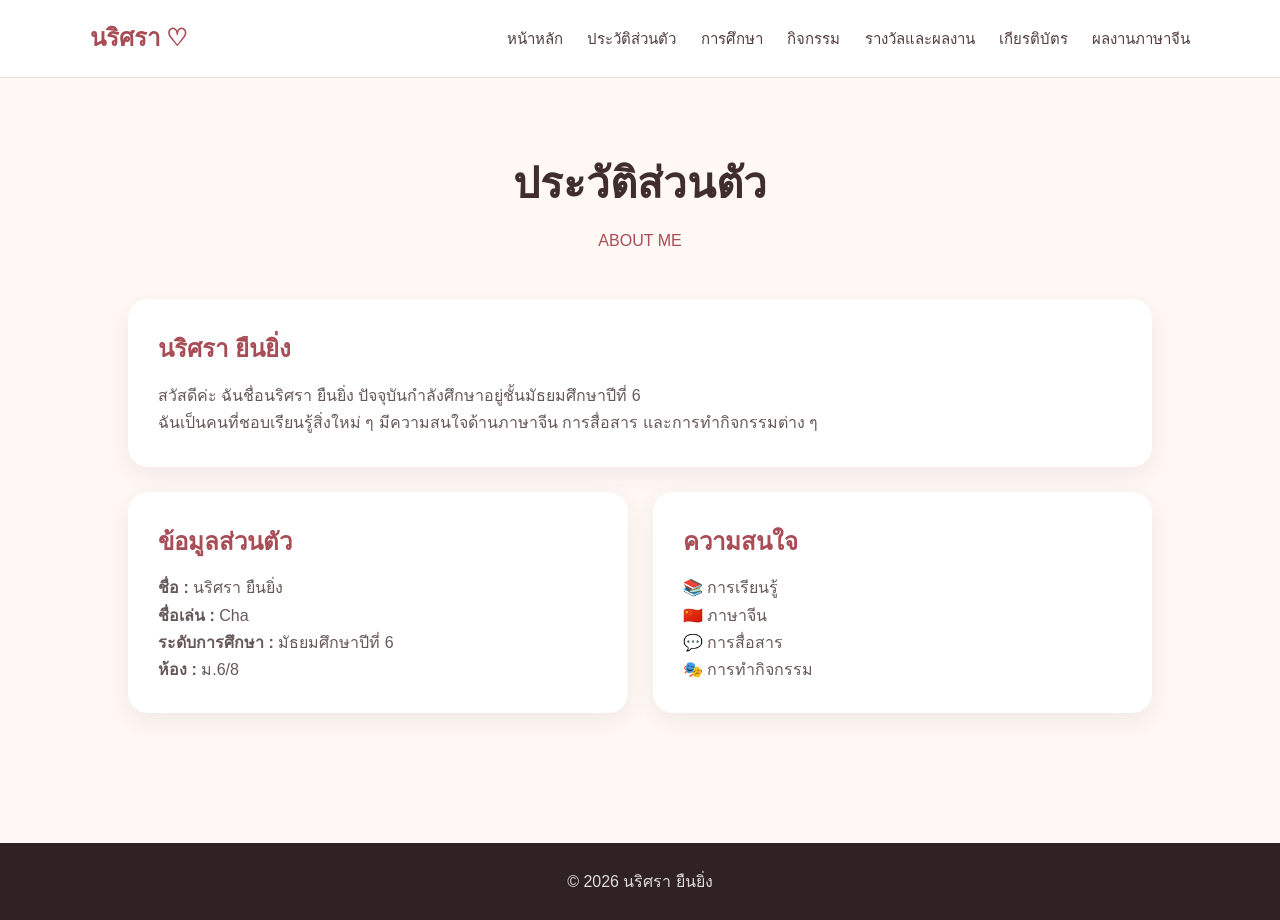
==== about.html @ 974daf7e "Add about.html with personal information" ====
<!DOCTYPE html>
<html lang="th">

<head>
    <meta charset="UTF-8">
    <meta name="viewport" content="width=device-width, initial-scale=1.0">
    <title>ประวัติส่วนตัว | นริศรา ยืนยิ่ง</title>

    <link rel="stylesheet" href="style.css">
</head>

<body>

<nav>
    <div class="logo">นริศรา ♡</div>

    <div>
        <a href="narisara.html">หน้าหลัก</a>
        <a href="about.html">ประวัติส่วนตัว</a>
        <a href="education.html">การศึกษา</a>
        <a href="activities.html">กิจกรรม</a>
        <a href="achievements.html">รางวัลและผลงาน</a>
        <a href="certificates.html">เกียรติบัตร</a>
        <a href="chinese.html">ผลงานภาษาจีน</a>
    </div>
</nav>

<section class="page">

    <div class="title">
        <h1>ประวัติส่วนตัว</h1>
        <p>ABOUT ME</p>
    </div>

    <div class="card">

        <h2>นริศรา ยืนยิ่ง</h2>

        <p>
            สวัสดีค่ะ ฉันชื่อนริศรา ยืนยิ่ง
            ปัจจุบันกำลังศึกษาอยู่ชั้นมัธยมศึกษาปีที่ 6
        </p>

        <p>
            ฉันเป็นคนที่ชอบเรียนรู้สิ่งใหม่ ๆ
            มีความสนใจด้านภาษาจีน การสื่อสาร
            และการทำกิจกรรมต่าง ๆ
        </p>

    </div>

    <div class="grid">

        <div class="card">
            <h2>ข้อมูลส่วนตัว</h2>

            <p><b>ชื่อ :</b> นริศรา ยืนยิ่ง</p>
            <p><b>ชื่อเล่น :</b> Cha</p>
            <p><b>ระดับการศึกษา :</b> มัธยมศึกษาปีที่ 6</p>
            <p><b>ห้อง :</b> ม.6/8</p>
        </div>

        <div class="card">
            <h2>ความสนใจ</h2>

            <p>📚 การเรียนรู้</p>
            <p>🇨🇳 ภาษาจีน</p>
            <p>💬 การสื่อสาร</p>
            <p>🎭 การทำกิจกรรม</p>
        </div>

    </div>

</section>

<footer>
    © 2026 นริศรา ยืนยิ่ง
</footer>

</body>
</html>
---- style.css ----
* {
    box-sizing: border-box;
    margin: 0;
    padding: 0;
}

body {
    font-family: Arial, sans-serif;
    background: #fff8f5;
    color: #403333;
    line-height: 1.7;
}

/* เมนู */
nav {
    background: white;
    padding: 18px 7%;
    display: flex;
    justify-content: space-between;
    align-items: center;
    border-bottom: 1px solid #ead8d2;
    position: sticky;
    top: 0;
    z-index: 100;
}

.logo {
    color: #a84c55;
    font-size: 24px;
    font-weight: bold;
}

nav a {
    color: #503f3f;
    text-decoration: none;
    margin-left: 20px;
    font-size: 15px;
}

nav a:hover {
    color: #a84c55;
}

/* หน้าปก */
.home {
    min-height: 85vh;
    display: flex;
    justify-content: center;
    align-items: center;
    text-align: center;
    padding: 40px 20px;
}

.home h1 {
    font-size: 55px;
    color: #402d2d;
    margin: 15px 0;
}

.home h2 {
    color: #a84c55;
    margin-bottom: 20px;
}

.home p {
    color: #665858;
    font-size: 18px;
}

/* ปุ่ม */
.btn {
    display: inline-block;
    margin-top: 25px;
    padding: 13px 30px;
    background: #a84c55;
    color: white;
    text-decoration: none;
    border-radius: 30px;
    transition: 0.3s;
}

.btn:hover {
    background: #823b43;
    transform: translateY(-3px);
}

/* หน้าต่าง ๆ */
.page {
    min-height: 85vh;
    padding: 70px 10%;
}

.title {
    text-align: center;
    margin-bottom: 45px;
}

.title h1 {
    font-size: 42px;
    color: #402d2d;
}

.title p {
    color: #a84c55;
    margin-top: 8px;
}

/* กล่องเนื้อหา */
.card {
    background: white;
    padding: 30px;
    border-radius: 20px;
    margin-bottom: 25px;
    box-shadow: 0 8px 25px rgba(80,50,50,0.08);
}

.card h2 {
    color: #a84c55;
    margin-bottom: 12px;
}

.card p {
    color: #665858;
}

/* แบ่งเป็นช่อง */
.grid {
    display: grid;
    grid-template-columns: repeat(2, 1fr);
    gap: 25px;
}

/* ท้ายเว็บ */
footer {
    text-align: center;
    padding: 25px;
    background: #302222;
    color: #ddd;
}

/* มือถือ */
@media (max-width: 800px) {

    nav {
        flex-direction: column;
        gap: 15px;
    }

    nav a {
        margin: 5px;
        font-size: 13px;
    }

    .home h1 {
        font-size: 40px;
    }

    .grid {
        grid-template-columns: 1fr;
    }
}
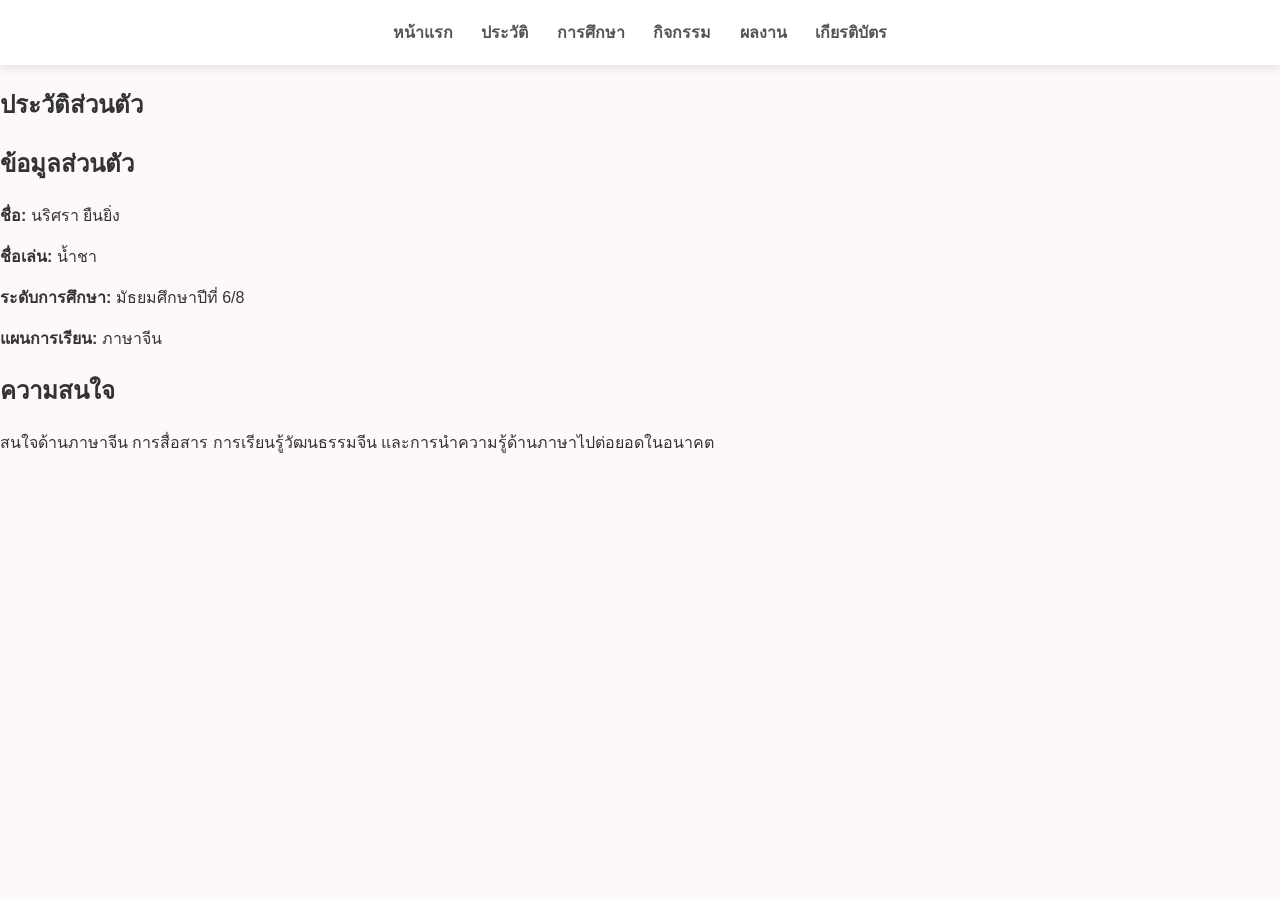
==== commit c79e973b: "Create about.html" ====
--- a/about.html
+++ b/about.html
@@ -1,81 +1,40 @@
 <!DOCTYPE html>
 <html lang="th">
-
 <head>
     <meta charset="UTF-8">
     <meta name="viewport" content="width=device-width, initial-scale=1.0">
-    <title>ประวัติส่วนตัว | นริศรา ยืนยิ่ง</title>
-
+    <title>ประวัติส่วนตัว | Portfolio</title>
     <link rel="stylesheet" href="style.css">
 </head>
 
 <body>
 
 <nav>
-    <div class="logo">นริศรา ♡</div>
-
-    <div>
-        <a href="narisara.html">หน้าหลัก</a>
-        <a href="about.html">ประวัติส่วนตัว</a>
-        <a href="education.html">การศึกษา</a>
-        <a href="activities.html">กิจกรรม</a>
-        <a href="achievements.html">รางวัลและผลงาน</a>
-        <a href="certificates.html">เกียรติบัตร</a>
-        <a href="chinese.html">ผลงานภาษาจีน</a>
-    </div>
+    <a href="index.html">หน้าแรก</a>
+    <a href="about.html">ประวัติ</a>
+    <a href="education.html">การศึกษา</a>
+    <a href="activities.html">กิจกรรม</a>
+    <a href="projects.html">ผลงาน</a>
+    <a href="certificates.html">เกียรติบัตร</a>
 </nav>
 
-<section class="page">
+<section class="content">
+    <h1>ประวัติส่วนตัว</h1>
 
-    <div class="title">
-        <h1>ประวัติส่วนตัว</h1>
-        <p>ABOUT ME</p>
-    </div>
+    <h2>ข้อมูลส่วนตัว</h2>
 
-    <div class="card">
+    <p><b>ชื่อ:</b> นริศรา ยืนยิ่ง</p>
+    <p><b>ชื่อเล่น:</b> น้ำชา</p>
+    <p><b>ระดับการศึกษา:</b> มัธยมศึกษาปีที่ 6/8</p>
+    <p><b>แผนการเรียน:</b> ภาษาจีน</p>
 
-        <h2>นริศรา ยืนยิ่ง</h2>
+    <h2>ความสนใจ</h2>
 
-        <p>
-            สวัสดีค่ะ ฉันชื่อนริศรา ยืนยิ่ง
-            ปัจจุบันกำลังศึกษาอยู่ชั้นมัธยมศึกษาปีที่ 6
-        </p>
-
-        <p>
-            ฉันเป็นคนที่ชอบเรียนรู้สิ่งใหม่ ๆ
-            มีความสนใจด้านภาษาจีน การสื่อสาร
-            และการทำกิจกรรมต่าง ๆ
-        </p>
-
-    </div>
-
-    <div class="grid">
-
-        <div class="card">
-            <h2>ข้อมูลส่วนตัว</h2>
-
-            <p><b>ชื่อ :</b> นริศรา ยืนยิ่ง</p>
-            <p><b>ชื่อเล่น :</b> Cha</p>
-            <p><b>ระดับการศึกษา :</b> มัธยมศึกษาปีที่ 6</p>
-            <p><b>ห้อง :</b> ม.6/8</p>
-        </div>
-
-        <div class="card">
-            <h2>ความสนใจ</h2>
-
-            <p>📚 การเรียนรู้</p>
-            <p>🇨🇳 ภาษาจีน</p>
-            <p>💬 การสื่อสาร</p>
-            <p>🎭 การทำกิจกรรม</p>
-        </div>
-
-    </div>
-
+    <p>
+        สนใจด้านภาษาจีน การสื่อสาร การเรียนรู้วัฒนธรรมจีน
+        และการนำความรู้ด้านภาษาไปต่อยอดในอนาคต
+    </p>
 </section>
-
-<footer>
-    © 2026 นริศรา ยืนยิ่ง
-</footer>
 
 </body>
 </html>
--- a/style.css
+++ b/style.css
@@ -1,161 +1,46 @@
 * {
     box-sizing: border-box;
-    margin: 0;
-    padding: 0;
 }
 
 body {
+    margin: 0;
     font-family: Arial, sans-serif;
-    background: #fff8f5;
-    color: #403333;
-    line-height: 1.7;
+    background: #fff8f8;
+    color: #333;
 }
 
-/* เมนู */
 nav {
     background: white;
-    padding: 18px 7%;
-    display: flex;
-    justify-content: space-between;
-    align-items: center;
-    border-bottom: 1px solid #ead8d2;
-    position: sticky;
-    top: 0;
-    z-index: 100;
+    padding: 20px;
+    text-align: center;
+    box-shadow: 0 2px 10px #ddd;
 }
 
-.logo {
-    color: #a84c55;
-    font-size: 24px;
+nav a {
+    text-decoration: none;
+    color: #555;
+    margin: 0 12px;
     font-weight: bold;
 }
 
-nav a {
-    color: #503f3f;
-    text-decoration: none;
-    margin-left: 20px;
-    font-size: 15px;
+nav a:hover {
+    color: #d66;
 }
 
-nav a:hover {
-    color: #a84c55;
+.hero {
+    text-align: center;
+    padding: 120px 20px;
 }
 
-/* หน้าปก */
-.home {
-    min-height: 85vh;
-    display: flex;
-    justify-content: center;
-    align-items: center;
-    text-align: center;
-    padding: 40px 20px;
+.hero h1 {
+    font-size: 55px;
+    margin-bottom: 10px;
 }
 
-.home h1 {
-    font-size: 55px;
-    color: #402d2d;
-    margin: 15px 0;
+.hero h2 {
+    font-size: 35px;
 }
 
-.home h2 {
-    color: #a84c55;
-    margin-bottom: 20px;
+.hero p {
+    font-size: 20px;
 }
-
-.home p {
-    color: #665858;
-    font-size: 18px;
-}
-
-/* ปุ่ม */
-.btn {
-    display: inline-block;
-    margin-top: 25px;
-    padding: 13px 30px;
-    background: #a84c55;
-    color: white;
-    text-decoration: none;
-    border-radius: 30px;
-    transition: 0.3s;
-}
-
-.btn:hover {
-    background: #823b43;
-    transform: translateY(-3px);
-}
-
-/* หน้าต่าง ๆ */
-.page {
-    min-height: 85vh;
-    padding: 70px 10%;
-}
-
-.title {
-    text-align: center;
-    margin-bottom: 45px;
-}
-
-.title h1 {
-    font-size: 42px;
-    color: #402d2d;
-}
-
-.title p {
-    color: #a84c55;
-    margin-top: 8px;
-}
-
-/* กล่องเนื้อหา */
-.card {
-    background: white;
-    padding: 30px;
-    border-radius: 20px;
-    margin-bottom: 25px;
-    box-shadow: 0 8px 25px rgba(80,50,50,0.08);
-}
-
-.card h2 {
-    color: #a84c55;
-    margin-bottom: 12px;
-}
-
-.card p {
-    color: #665858;
-}
-
-/* แบ่งเป็นช่อง */
-.grid {
-    display: grid;
-    grid-template-columns: repeat(2, 1fr);
-    gap: 25px;
-}
-
-/* ท้ายเว็บ */
-footer {
-    text-align: center;
-    padding: 25px;
-    background: #302222;
-    color: #ddd;
-}
-
-/* มือถือ */
-@media (max-width: 800px) {
-
-    nav {
-        flex-direction: column;
-        gap: 15px;
-    }
-
-    nav a {
-        margin: 5px;
-        font-size: 13px;
-    }
-
-    .home h1 {
-        font-size: 40px;
-    }
-
-    .grid {
-        grid-template-columns: 1fr;
-    }
-}
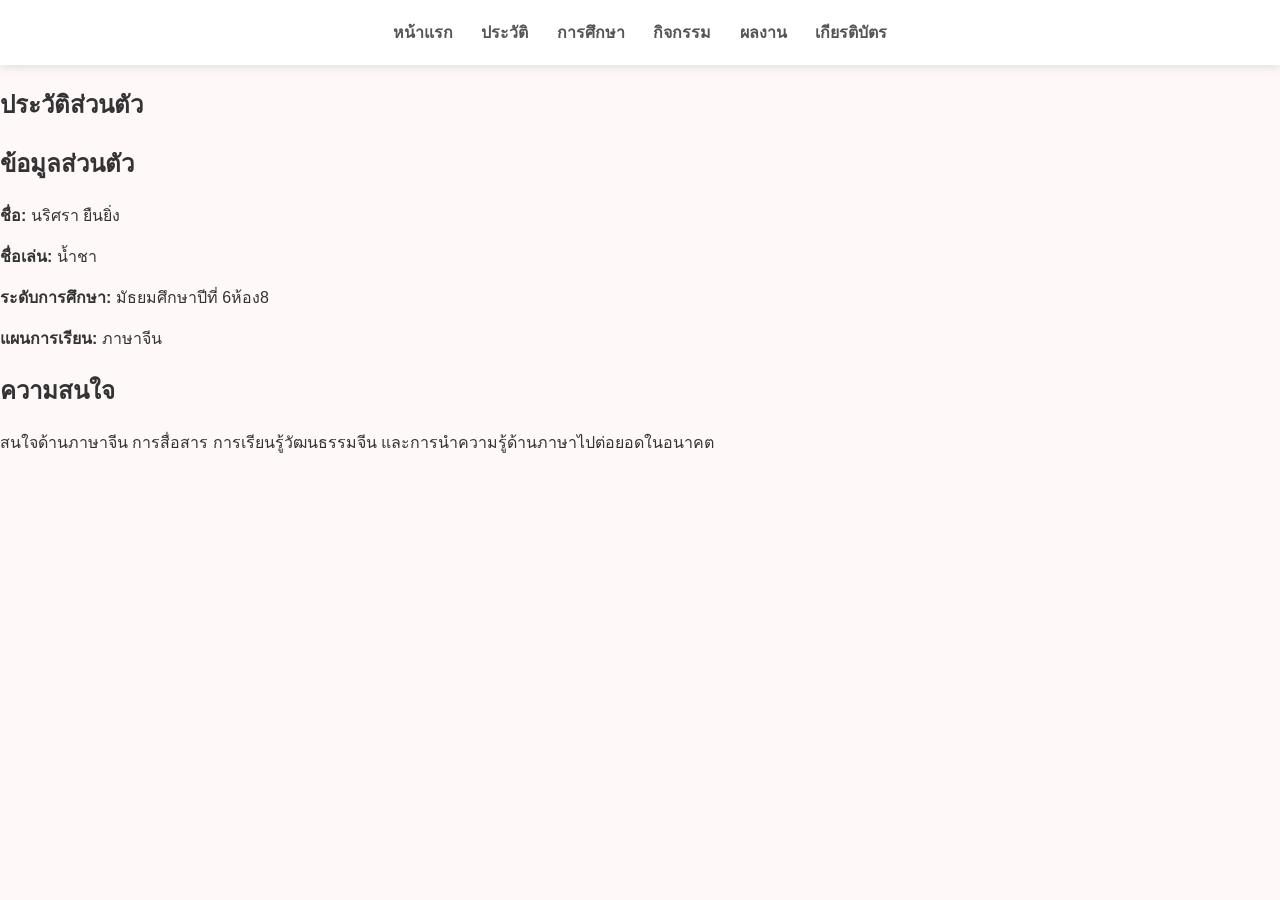
==== commit 89304107: "Update education level formatting in about.html" ====
--- a/about.html
+++ b/about.html
@@ -25,7 +25,7 @@
 
     <p><b>ชื่อ:</b> นริศรา ยืนยิ่ง</p>
     <p><b>ชื่อเล่น:</b> น้ำชา</p>
-    <p><b>ระดับการศึกษา:</b> มัธยมศึกษาปีที่ 6/8</p>
+    <p><b>ระดับการศึกษา:</b> มัธยมศึกษาปีที่ 6ห้อง8</p>
     <p><b>แผนการเรียน:</b> ภาษาจีน</p>
 
     <h2>ความสนใจ</h2>
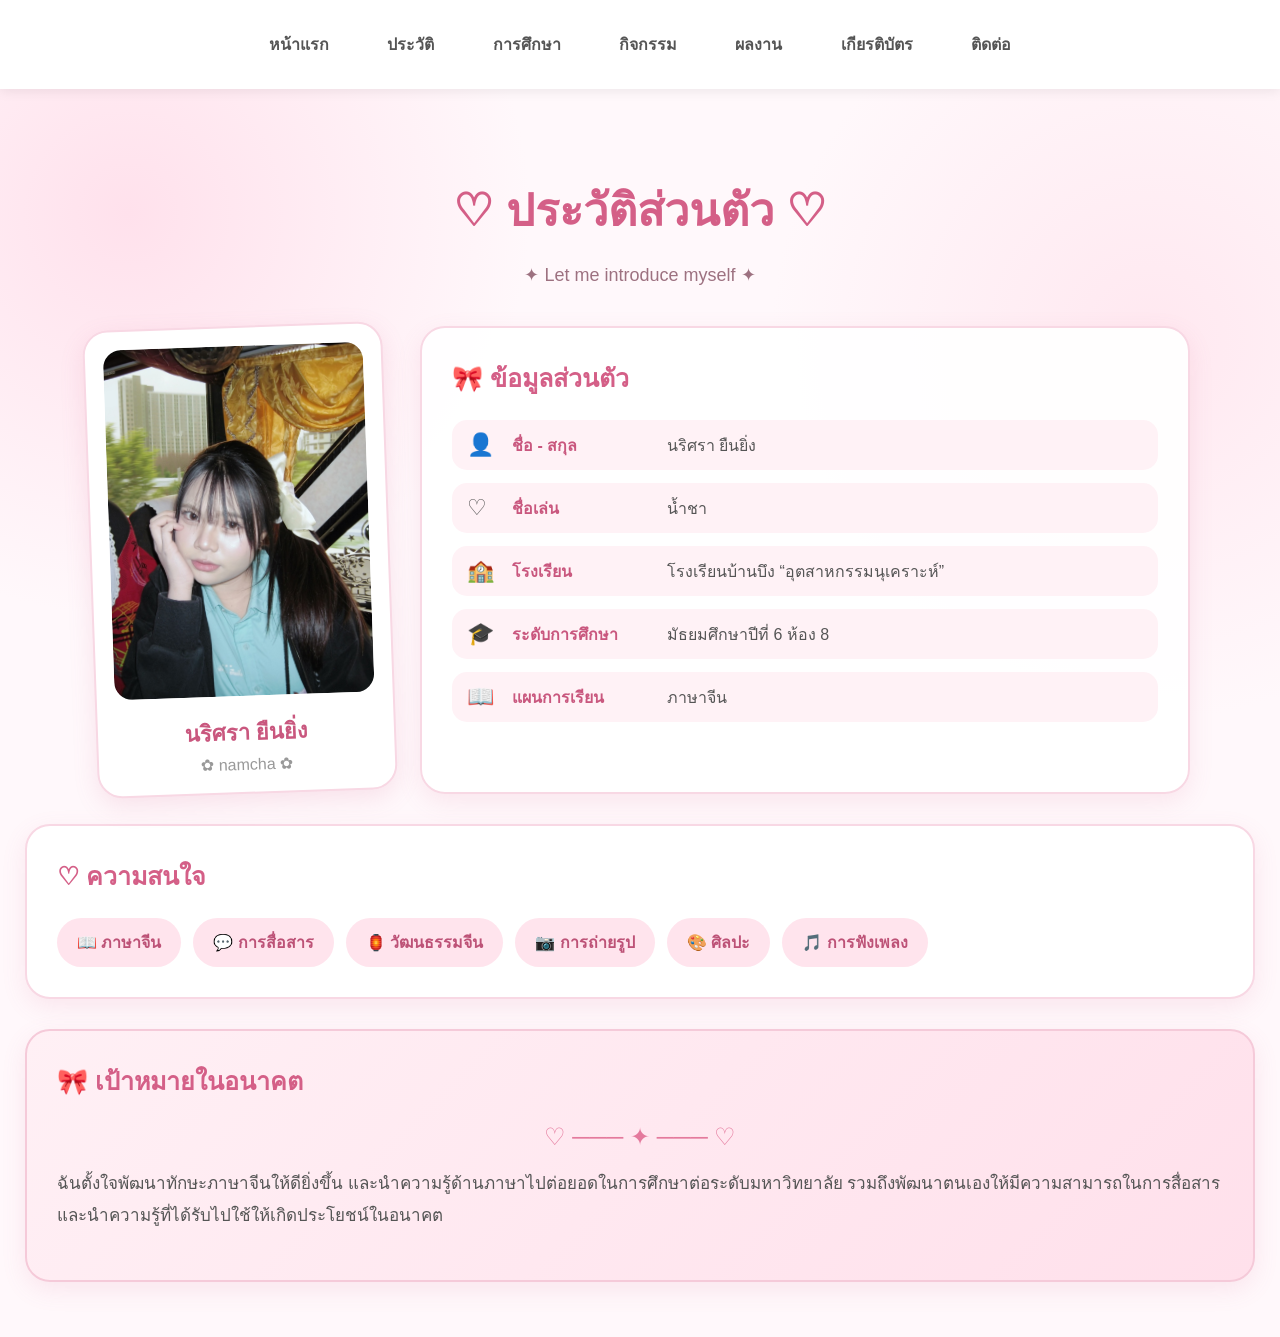
==== commit 982c83e3: "Update about.html" ====
--- a/about.html
+++ b/about.html
@@ -1,40 +1,326 @@
 <!DOCTYPE html>
 <html lang="th">
+
 <head>
     <meta charset="UTF-8">
     <meta name="viewport" content="width=device-width, initial-scale=1.0">
+
     <title>ประวัติส่วนตัว | Portfolio</title>
+
     <link rel="stylesheet" href="style.css">
+
+    <style>
+        .about-page {
+            min-height: 100vh;
+            padding: 55px 25px;
+            background:
+                radial-gradient(circle at 10% 10%, #ffe1ec 0, transparent 25%),
+                radial-gradient(circle at 90% 20%, #ffe8f0 0, transparent 25%),
+                #fff8fb;
+        }
+
+        .about-title {
+            text-align: center;
+            color: #d45f87;
+            font-size: 45px;
+            margin-bottom: 10px;
+        }
+
+        .about-subtitle {
+            text-align: center;
+            color: #9d7180;
+            font-size: 18px;
+            margin-bottom: 40px;
+        }
+
+        .about-container {
+            max-width: 1100px;
+            margin: auto;
+            display: grid;
+            grid-template-columns: 300px 1fr;
+            gap: 30px;
+        }
+
+        /* รูป */
+        .profile-box {
+            background: white;
+            padding: 18px;
+            border-radius: 25px;
+            box-shadow: 0 8px 25px rgba(210, 100, 140, 0.15);
+            text-align: center;
+            border: 2px solid #f8d8e4;
+            transform: rotate(-2deg);
+        }
+
+        .profile-box img {
+            width: 100%;
+            height: 350px;
+            object-fit: cover;
+            border-radius: 18px;
+        }
+
+        .profile-name {
+            color: #c9577e;
+            font-size: 22px;
+            font-weight: bold;
+            margin-top: 15px;
+        }
+
+        .profile-nickname {
+            color: #999;
+            margin-top: 5px;
+        }
+
+        /* กล่องข้อมูล */
+        .info-box {
+            background: rgba(255,255,255,0.95);
+            border-radius: 25px;
+            padding: 30px;
+            border: 2px solid #f8d8e4;
+            box-shadow: 0 8px 25px rgba(210, 100, 140, 0.12);
+        }
+
+        .box-title {
+            color: #d45f87;
+            font-size: 25px;
+            margin-top: 0;
+            margin-bottom: 22px;
+        }
+
+        .info-row {
+            display: flex;
+            align-items: center;
+            gap: 15px;
+            margin: 13px 0;
+            padding: 12px 15px;
+            background: #fff2f6;
+            border-radius: 15px;
+        }
+
+        .icon {
+            font-size: 22px;
+            min-width: 30px;
+        }
+
+        .label {
+            font-weight: bold;
+            color: #c9577e;
+            min-width: 140px;
+        }
+
+        .value {
+            color: #555;
+        }
+
+        /* ความสนใจ */
+        .interest-box {
+            margin-top: 30px;
+            background: white;
+            padding: 30px;
+            border-radius: 25px;
+            border: 2px solid #f8d8e4;
+            box-shadow: 0 8px 25px rgba(210, 100, 140, 0.12);
+        }
+
+        .interest-list {
+            display: flex;
+            flex-wrap: wrap;
+            gap: 12px;
+        }
+
+        .interest {
+            background: #ffe4ed;
+            color: #bd5277;
+            padding: 12px 20px;
+            border-radius: 30px;
+            font-weight: bold;
+        }
+
+        /* เป้าหมาย */
+        .goal-box {
+            margin-top: 30px;
+            background: linear-gradient(135deg, #fff0f5, #ffe0eb);
+            padding: 30px;
+            border-radius: 25px;
+            border: 2px solid #f5cad9;
+            box-shadow: 0 8px 25px rgba(210, 100, 140, 0.12);
+        }
+
+        .goal-box p {
+            line-height: 1.9;
+            color: #555;
+            font-size: 17px;
+        }
+
+        .decor {
+            text-align: center;
+            color: #e47a9d;
+            font-size: 24px;
+            margin: 15px 0;
+        }
+
+        @media (max-width: 750px) {
+
+            .about-title {
+                font-size: 34px;
+            }
+
+            .about-container {
+                grid-template-columns: 1fr;
+            }
+
+            .profile-box {
+                max-width: 320px;
+                margin: auto;
+            }
+
+            .info-row {
+                flex-wrap: wrap;
+            }
+
+            .label {
+                min-width: 110px;
+            }
+        }
+    </style>
 </head>
 
 <body>
 
-<nav>
-    <a href="index.html">หน้าแรก</a>
-    <a href="about.html">ประวัติ</a>
-    <a href="education.html">การศึกษา</a>
-    <a href="activities.html">กิจกรรม</a>
-    <a href="projects.html">ผลงาน</a>
-    <a href="certificates.html">เกียรติบัตร</a>
-</nav>
-
-<section class="content">
-    <h1>ประวัติส่วนตัว</h1>
-
-    <h2>ข้อมูลส่วนตัว</h2>
-
-    <p><b>ชื่อ:</b> นริศรา ยืนยิ่ง</p>
-    <p><b>ชื่อเล่น:</b> น้ำชา</p>
-    <p><b>ระดับการศึกษา:</b> มัธยมศึกษาปีที่ 6ห้อง8</p>
-    <p><b>แผนการเรียน:</b> ภาษาจีน</p>
-
-    <h2>ความสนใจ</h2>
-
-    <p>
-        สนใจด้านภาษาจีน การสื่อสาร การเรียนรู้วัฒนธรรมจีน
-        และการนำความรู้ด้านภาษาไปต่อยอดในอนาคต
-    </p>
-</section>
+    <!-- เมนู -->
+    <nav>
+        <a href="index.html">หน้าแรก</a>
+        <a href="about.html">ประวัติ</a>
+        <a href="education.html">การศึกษา</a>
+        <a href="activities.html">กิจกรรม</a>
+        <a href="projects.html">ผลงาน</a>
+        <a href="certificates.html">เกียรติบัตร</a>
+        <a href="contact.html">ติดต่อ</a>
+    </nav>
+
+
+    <main class="about-page">
+
+        <h1 class="about-title">♡ ประวัติส่วนตัว ♡</h1>
+
+        <p class="about-subtitle">
+            ✦ Let me introduce myself ✦
+        </p>
+
+
+        <div class="about-container">
+
+            <!-- รูปโปรไฟล์ -->
+            <div class="profile-box">
+
+                <img src="cover.png" alt="รูปโปรไฟล์">
+
+                <div class="profile-name">
+                    นริศรา ยืนยิ่ง
+                </div>
+
+                <div class="profile-nickname">
+                    ✿ namcha ✿
+                </div>
+
+            </div>
+
+
+            <!-- ข้อมูลส่วนตัว -->
+            <div class="info-box">
+
+                <h2 class="box-title">
+                    🎀 ข้อมูลส่วนตัว
+                </h2>
+
+                <div class="info-row">
+                    <span class="icon">👤</span>
+                    <span class="label">ชื่อ - สกุล</span>
+                    <span class="value">นริศรา ยืนยิ่ง</span>
+                </div>
+
+                <div class="info-row">
+                    <span class="icon">♡</span>
+                    <span class="label">ชื่อเล่น</span>
+                    <span class="value">น้ำชา</span>
+                </div>
+
+                <div class="info-row">
+                    <span class="icon">🏫</span>
+                    <span class="label">โรงเรียน</span>
+                    <span class="value">
+                        โรงเรียนบ้านบึง “อุตสาหกรรมนุเคราะห์”
+                    </span>
+                </div>
+
+                <div class="info-row">
+                    <span class="icon">🎓</span>
+                    <span class="label">ระดับการศึกษา</span>
+                    <span class="value">
+                        มัธยมศึกษาปีที่ 6 ห้อง 8
+                    </span>
+                </div>
+
+                <div class="info-row">
+                    <span class="icon">📖</span>
+                    <span class="label">แผนการเรียน</span>
+                    <span class="value">
+                        ภาษาจีน
+                    </span>
+                </div>
+
+            </div>
+
+        </div>
+
+
+        <!-- ความสนใจ -->
+        <div class="interest-box">
+
+            <h2 class="box-title">
+                ♡ ความสนใจ
+            </h2>
+
+            <div class="interest-list">
+
+                <div class="interest">📖 ภาษาจีน</div>
+
+                <div class="interest">💬 การสื่อสาร</div>
+
+                <div class="interest">🏮 วัฒนธรรมจีน</div>
+
+                <div class="interest">📷 การถ่ายรูป</div>
+
+                <div class="interest">🎨 ศิลปะ</div>
+
+                <div class="interest">🎵 การฟังเพลง</div>
+
+            </div>
+
+        </div>
+
+
+        <!-- เป้าหมาย -->
+        <div class="goal-box">
+
+            <h2 class="box-title">
+                🎀 เป้าหมายในอนาคต
+            </h2>
+
+            <div class="decor">
+                ♡ ─── ✦ ─── ♡
+            </div>
+
+            <p>
+                ฉันตั้งใจพัฒนาทักษะภาษาจีนให้ดียิ่งขึ้น
+                และนำความรู้ด้านภาษาไปต่อยอดในการศึกษาต่อระดับมหาวิทยาลัย
+                รวมถึงพัฒนาตนเองให้มีความสามารถในการสื่อสาร
+                และนำความรู้ที่ได้รับไปใช้ให้เกิดประโยชน์ในอนาคต
+            </p>
+
+        </div>
+
+    </main>
 
 </body>
 </html>
--- a/style.css
+++ b/style.css
@@ -4,43 +4,353 @@
 
 body {
     margin: 0;
-    font-family: Arial, sans-serif;
-    background: #fff8f8;
-    color: #333;
-}
+    font-family: Arial, "Tahoma", sans-serif;
+    color: #555;
+}
+
+/* =========================
+   เมนูด้านบน
+========================= */
 
 nav {
-    background: white;
-    padding: 20px;
+    background: rgba(255, 255, 255, 0.97);
+    padding: 18px 10px;
     text-align: center;
-    box-shadow: 0 2px 10px #ddd;
+    box-shadow: 0 2px 12px rgba(0, 0, 0, 0.08);
+
+    position: sticky;
+    top: 0;
+    z-index: 100;
 }
 
 nav a {
+    display: inline-block;
     text-decoration: none;
     color: #555;
-    margin: 0 12px;
+
+    margin: 5px 12px;
+    padding: 9px 15px;
+
+    border-radius: 25px;
+
     font-weight: bold;
+    transition: 0.3s;
 }
 
 nav a:hover {
-    color: #d66;
-}
+    background: #f5b8cc;
+    color: white;
+}
+
+
+/* =========================
+   หน้าปก Portfolio
+========================= */
 
 .hero {
+    min-height: calc(100vh - 70px);
+
+    position: relative;
+    overflow: hidden;
+
+    display: flex;
+    justify-content: center;
+    align-items: center;
+
     text-align: center;
-    padding: 120px 20px;
-}
+
+    background-image:
+        linear-gradient(
+            rgba(255, 230, 240, 0.30),
+            rgba(255, 230, 240, 0.30)
+        ),
+        url("cover.png");
+
+    background-size: cover;
+    background-position: center;
+}
+
+
+/* ชั้นสีอ่อนบนรูป */
+
+.cover-overlay {
+    position: absolute;
+    inset: 0;
+
+    background: rgba(255, 235, 243, 0.20);
+
+    z-index: 1;
+}
+
+
+/* เนื้อหาตรงกลาง */
+
+.hero-content {
+    position: relative;
+    z-index: 3;
+
+    padding: 40px 25px;
+}
+
+
+/* =========================
+   ของตกแต่ง
+========================= */
+
+.bow {
+    font-size: 42px;
+    margin-bottom: 5px;
+}
+
+.decorations {
+    position: absolute;
+
+    top: 35px;
+    left: 50%;
+
+    transform: translateX(-50%);
+
+    font-size: 24px;
+
+    color: #d45f88;
+
+    z-index: 3;
+}
+
+
+/* =========================
+   PORTFOLIO
+========================= */
 
 .hero h1 {
-    font-size: 55px;
-    margin-bottom: 10px;
-}
+    margin: 0;
+
+    font-size: clamp(45px, 7vw, 82px);
+
+    font-weight: 800;
+
+    letter-spacing: 3px;
+
+    color: #d45f88;
+
+    /* ขอบขาว ทำให้ตัวหนังสืออ่านง่าย */
+    text-shadow:
+        3px 3px 0 white,
+        -3px -3px 0 white,
+        3px -3px 0 white,
+        -3px 3px 0 white;
+}
+
+
+/* =========================
+   ชื่อ นริศรา ยืนยิ่ง
+========================= */
 
 .hero h2 {
-    font-size: 35px;
-}
-
-.hero p {
-    font-size: 20px;
-}
+    margin: 18px 0 5px;
+
+    font-size: clamp(32px, 5vw, 58px);
+
+    font-weight: 800;
+
+    color: #444;
+
+    /* ทำให้ชื่อเด่นมากขึ้น */
+    text-shadow:
+        3px 3px 0 white,
+        -3px -3px 0 white,
+        3px -3px 0 white,
+        -3px 3px 0 white,
+        0 4px 10px rgba(0, 0, 0, 0.15);
+}
+
+
+/* เส้นตกแต่งใต้ชื่อ */
+
+.name-line {
+    width: 230px;
+    height: 8px;
+
+    margin: 8px auto 20px;
+
+    background: white;
+
+    border-radius: 50%;
+
+    opacity: 0.95;
+}
+
+
+/* =========================
+   แผนการเรียน
+========================= */
+
+.study {
+    font-size: clamp(18px, 3vw, 28px);
+
+    font-weight: bold;
+
+    color: #555;
+
+    text-shadow:
+        2px 2px 0 white,
+        -2px -2px 0 white,
+        2px -2px 0 white,
+        -2px 2px 0 white;
+}
+
+
+/* =========================
+   หัวใจ
+========================= */
+
+.heart-line {
+    margin: 20px 0;
+
+    color: #d45f88;
+
+    font-size: 22px;
+
+    font-weight: bold;
+
+    text-shadow: 1px 1px white;
+}
+
+
+/* My Portfolio */
+
+.small-text {
+    font-size: 18px;
+
+    color: #666;
+
+    text-shadow:
+        1px 1px 0 white;
+}
+
+
+/* =========================
+   ปุ่มลูกศรด้านล่าง
+========================= */
+
+.scroll {
+    position: absolute;
+
+    bottom: 25px;
+    left: 50%;
+
+    transform: translateX(-50%);
+
+    width: 45px;
+    height: 45px;
+
+    border: 2px solid #d88aa5;
+
+    border-radius: 50%;
+
+    color: #c85f84;
+
+    font-size: 30px;
+
+    line-height: 35px;
+
+    background: rgba(255, 255, 255, 0.70);
+
+    z-index: 3;
+}
+
+
+/* =========================
+   หน้าอื่น ๆ
+========================= */
+
+.content {
+    max-width: 1000px;
+
+    margin: auto;
+
+    padding: 60px 25px;
+}
+
+.content h1 {
+    text-align: center;
+
+    font-size: 42px;
+
+    color: #d66b91;
+
+    margin-bottom: 40px;
+}
+
+.content h2 {
+    color: #c85f84;
+}
+
+.card {
+    background: white;
+
+    padding: 25px;
+
+    margin-bottom: 25px;
+
+    border-radius: 20px;
+
+    box-shadow:
+        0 5px 20px rgba(0, 0, 0, 0.08);
+
+    border: 1px solid #f5d9e2;
+}
+
+.card p {
+    line-height: 1.8;
+
+    font-size: 17px;
+}
+
+
+/* =========================
+   มือถือ
+========================= */
+
+@media (max-width: 700px) {
+
+    nav {
+        padding: 12px 5px;
+    }
+
+    nav a {
+        margin: 3px;
+
+        padding: 7px 9px;
+
+        font-size: 13px;
+    }
+
+    .hero {
+        min-height: calc(100vh - 60px);
+
+        background-position: center;
+    }
+
+    .decorations {
+        top: 20px;
+
+        font-size: 18px;
+    }
+
+    .hero-content {
+        padding: 20px;
+    }
+
+    .bow {
+        font-size: 32px;
+    }
+
+    .name-line {
+        width: 180px;
+    }
+
+    .content h1 {
+        font-size: 34px;
+    }
+}
